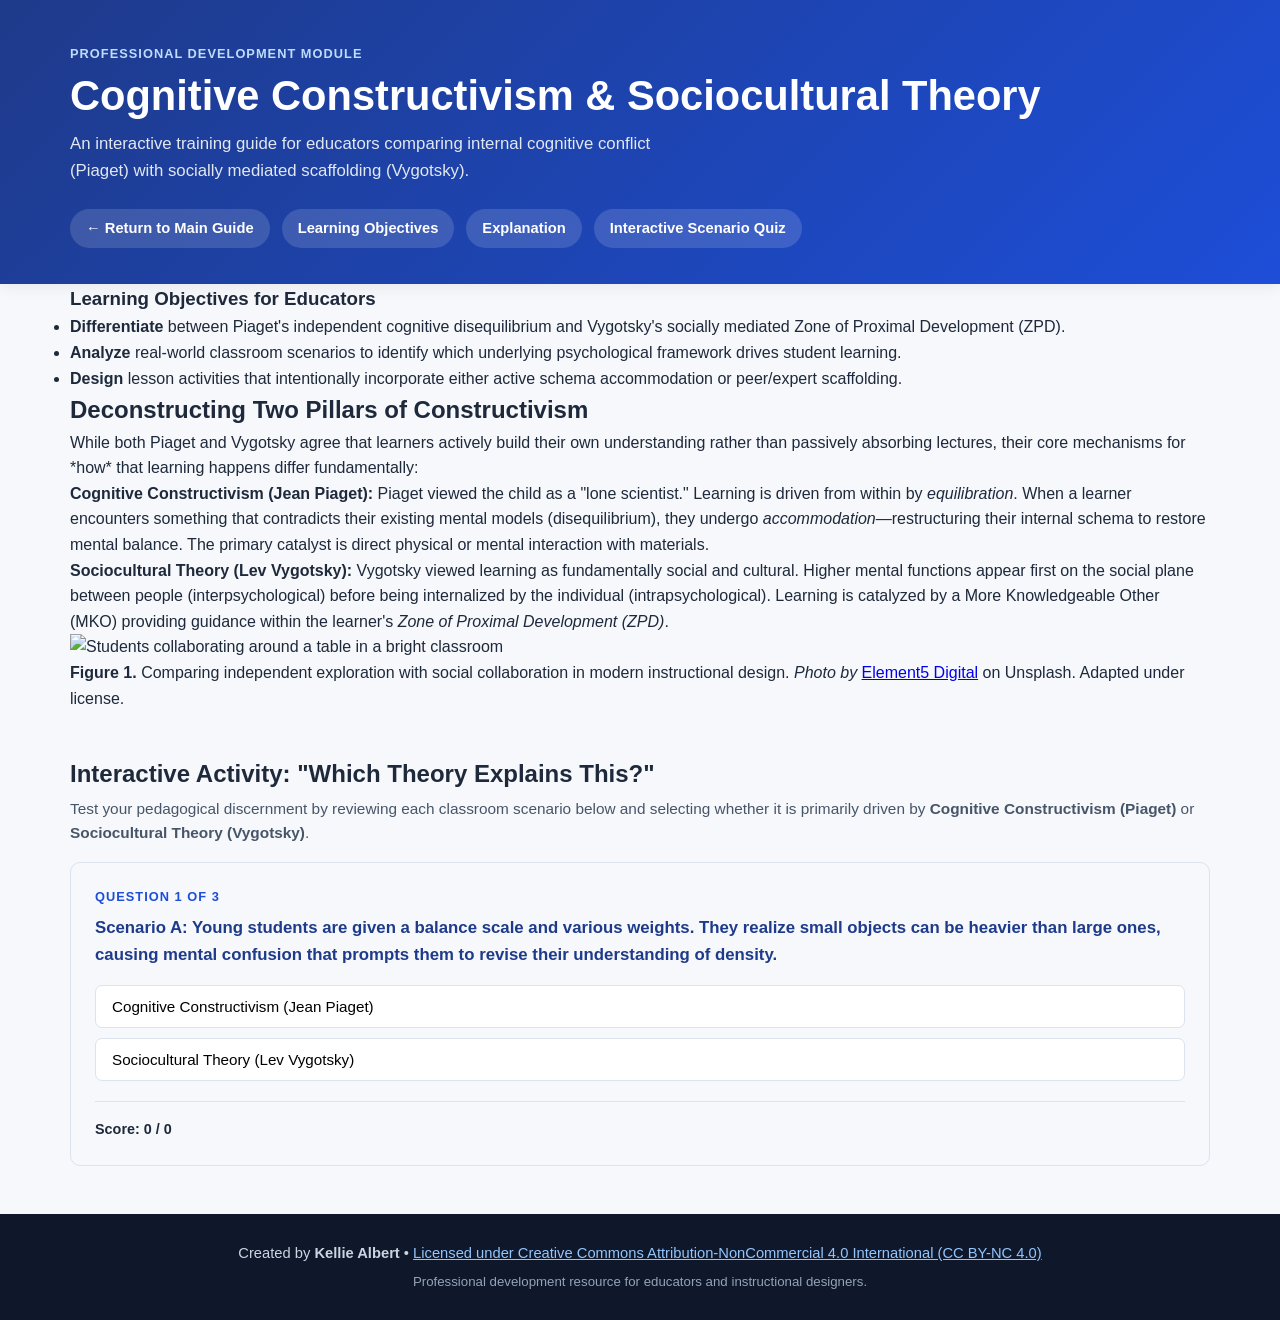
==== module.html @ d90a33f2 "Add files via upload add learning theories dashboard" ====
<!DOCTYPE html>
<html lang="en">
<head>
  <meta charset="UTF-8" />
  <meta name="viewport" content="width=device-width, initial-scale=1.0" />
  <title>Educator Training Module: Constructivism vs. Sociocultural Theory</title>
  <link rel="stylesheet" href="styles.css" />
</head>
<body>
  <header class="site-header">
    <div class="container">
      <p class="eyebrow">Professional Development Module</p>
      <h1>Cognitive Constructivism &amp; Sociocultural Theory</h1>
      <p class="subtitle">
        An interactive training guide for educators comparing internal cognitive conflict (Piaget) with socially mediated scaffolding (Vygotsky).
      </p>
      <nav class="main-nav" aria-label="Primary Navigation">
        <a href="index.html">← Return to Main Guide</a>
        <a href="#objectives">Learning Objectives</a>
        <a href="#explanation">Explanation</a>
        <a href="#activity">Interactive Scenario Quiz</a>
      </nav>
    </div>
  </header>

  <main class="container">
    <article class="module-content">
      
      <!-- Learning Objectives -->
      <section id="objectives" class="objectives-box">
        <h3>Learning Objectives for Educators</h3>
        <ul>
          <li><strong>Differentiate</strong> between Piaget's independent cognitive disequilibrium and Vygotsky's socially mediated Zone of Proximal Development (ZPD).</li>
          <li><strong>Analyze</strong> real-world classroom scenarios to identify which underlying psychological framework drives student learning.</li>
          <li><strong>Design</strong> lesson activities that intentionally incorporate either active schema accommodation or peer/expert scaffolding.</li>
        </ul>
      </section>

      <!-- Explanation -->
      <section id="explanation">
        <h2>Deconstructing Two Pillars of Constructivism</h2>
        <p>
          While both Piaget and Vygotsky agree that learners actively build their own understanding rather than passively absorbing lectures, their core mechanisms for *how* that learning happens differ fundamentally:
        </p>
        <p>
          <strong>Cognitive Constructivism (Jean Piaget):</strong> Piaget viewed the child as a "lone scientist." Learning is driven from within by <em>equilibration</em>. When a learner encounters something that contradicts their existing mental models (disequilibrium), they undergo <em>accommodation</em>—restructuring their internal schema to restore mental balance. The primary catalyst is direct physical or mental interaction with materials.
        </p>
        <p>
          <strong>Sociocultural Theory (Lev Vygotsky):</strong> Vygotsky viewed learning as fundamentally social and cultural. Higher mental functions appear first on the social plane between people (interpsychological) before being internalized by the individual (intrapsychological). Learning is catalyzed by a More Knowledgeable Other (MKO) providing guidance within the learner's <em>Zone of Proximal Development (ZPD)</em>.
        </p>

        <!-- Diagram / Visual with Attribution -->
        <figure class="media-figure">
          <img src="https://images.unsplash.com/photo-1509062522246-3755977927d7?auto=format&fit=crop&w=900&q=80" alt="Students collaborating around a table in a bright classroom" />
          <figcaption>
            <strong>Figure 1.</strong> Comparing independent exploration with social collaboration in modern instructional design. 
            <em>Photo by</em> <a href="https://unsplash.com/@element5digital" target="_blank" rel="noopener noreferrer">Element5 Digital</a> on Unsplash. Adapted under license.
          </figcaption>
        </figure>
      </section>

      <!-- Interactive Activity -->
      <section id="activity" class="section-block">
        <h2>Interactive Activity: "Which Theory Explains This?"</h2>
        <p class="section-desc">
          Test your pedagogical discernment by reviewing each classroom scenario below and selecting whether it is primarily driven by <strong>Cognitive Constructivism (Piaget)</strong> or <strong>Sociocultural Theory (Vygotsky)</strong>.
        </p>

        <div class="quiz-container" id="quiz-box">
          <div id="quiz-progress" class="eyebrow" style="margin-bottom: 0.5rem; color: var(--primary);">Question 1 of 3</div>
          <div id="quiz-question" class="quiz-question">Loading question...</div>
          <div id="quiz-options" class="quiz-options"></div>
          <div id="quiz-feedback" class="quiz-feedback hidden"></div>
          
          <div class="quiz-nav-row">
            <span id="quiz-score" style="font-weight: 600; font-size: 0.9rem;">Score: 0 / 0</span>
            <button type="button" id="next-btn" class="btn-primary hidden">Next Scenario →</button>
          </div>
        </div>
      </section>

    </article>
  </main>

  <footer class="site-footer">
    <div class="container footer-content">
      <p>
        Created by <strong>Kellie Albert</strong> &bull;
        <a
          href="https://creativecommons.org/licenses/by-nc/4.0/"
          target="_blank"
          rel="license noopener noreferrer"
        >
          Licensed under Creative Commons Attribution-NonCommercial 4.0 International (CC BY-NC 4.0)
        </a>
      </p>
      <p class="footer-note">
        Professional development resource for educators and instructional designers.
      </p>
    </div>
  </footer>

  <script>
    const quizData = [
      {
        question: "Scenario A: Young students are given a balance scale and various weights. They realize small objects can be heavier than large ones, causing mental confusion that prompts them to revise their understanding of density.",
        options: [
          { text: "Cognitive Constructivism (Jean Piaget)", correct: true, explanation: "Correct! This is a textbook example of disequilibrium and accommodation, where students independently resolve cognitive conflict through physical manipulation of objects." },
          { text: "Sociocultural Theory (Lev Vygotsky)", correct: false, explanation: "Incorrect. While hands-on, the primary catalyst here is internal cognitive conflict and schema restructuring (Piaget), rather than guided social dialogue with an MKO." }
        ]
      },
      {
        question: "Scenario B: A clay artist visits a classroom, demonstrates hand-building a vessel while answering questions, and then circulates to provide tailored verbal and hands-on guidance as students shape their own pots.",
        options: [
          { text: "Cognitive Constructivism (Jean Piaget)", correct: false, explanation: "Incorrect. This scenario relies heavily on expert modeling, dialogue, and scaffolding within the Zone of Proximal Development." },
          { text: "Sociocultural Theory (Lev Vygotsky)", correct: true, explanation: "Correct! Learning begins on the social plane between the artist and the children (interpsychological) through guided participation before internalization." }
        ]
      },
      {
        question: "Scenario C: A teacher provides bilingual students with collaborative sentence-starter frames ('Our evidence shows _____ because _____') so small groups can co-construct scientific arguments before writing solo essays.",
        options: [
          { text: "Cognitive Constructivism (Jean Piaget)", correct: false, explanation: "Incorrect. The sentence frames act as cultural and linguistic tools bridging social discourse with individual mastery." },
          { text: "Sociocultural Theory (Lev Vygotsky)", correct: true, explanation: "Correct! Providing structured language frames and peer group collaboration is a classic application of cultural tool mediation and ZPD scaffolding." }
        ]
      }
    ];

    let currentQuestion = 0;
    let score = 0;
    let answered = false;

    const questionEl = document.getElementById("quiz-question");
    const optionsEl = document.getElementById("quiz-options");
    const feedbackEl = document.getElementById("quiz-feedback");
    const nextBtn = document.getElementById("next-btn");
    const progressEl = document.getElementById("quiz-progress");
    const scoreEl = document.getElementById("quiz-score");

    function loadQuestion() {
      answered = false;
      feedbackEl.className = "quiz-feedback hidden";
      feedbackEl.textContent = "";
      nextBtn.classList.add("hidden");

      const q = quizData[currentQuestion];
      progressEl.textContent = `Question ${currentQuestion + 1} of ${quizData.length}`;
      questionEl.textContent = q.question;
      optionsEl.innerHTML = "";

      q.options.forEach((opt, idx) => {
        const btn = document.createElement("button");
        btn.type = "button";
        btn.className = "quiz-btn";
        btn.textContent = opt.text;
        btn.addEventListener("click", () => selectOption(opt, btn));
        optionsEl.appendChild(btn);
      });
    }

    function selectOption(selectedOpt, btnElement) {
      if (answered) return;
      answered = true;

      const allBtns = optionsEl.querySelectorAll(".quiz-btn");
      allBtns.forEach((b) => (b.disabled = true));

      const q = quizData[currentQuestion];

      if (selectedOpt.correct) {
        btnElement.classList.add("correct");
        feedbackEl.className = "quiz-feedback success";
        score++;
      } else {
        btnElement.classList.add("incorrect");
        feedbackEl.className = "quiz-feedback error";
        // Highlight correct one
        allBtns.forEach((b, i) => {
          if (q.options[i].correct) b.classList.add("correct");
        });
      }

      feedbackEl.textContent = selectedOpt.explanation;
      scoreEl.textContent = `Score: ${score} / ${quizData.length}`;

      if (currentQuestion < quizData.length - 1) {
        nextBtn.textContent = "Next Scenario →";
      } else {
        nextBtn.textContent = "View Final Results 🏆";
      }
      nextBtn.classList.remove("hidden");
    }

    nextBtn.addEventListener("click", () => {
      currentQuestion++;
      if (currentQuestion < quizData.length) {
        loadQuestion();
      } else {
        // Quiz completed
        progressEl.textContent = "Module Activity Completed!";
        questionEl.textContent = `Training Complete! You scored ${score} out of ${quizData.length} correct.`;
        optionsEl.innerHTML = `<p style="font-size: 1.05rem; margin: 1rem 0;">You have successfully completed this educator comparison module on Piaget and Vygotsky. Feel free to review the main guide or retake the scenarios!</p>`;
        feedbackEl.classList.add("hidden");
        nextBtn.textContent = "Retake Activity";
        nextBtn.onclick = () => {
          currentQuestion = 0;
          score = 0;
          nextBtn.onclick = null;
          loadQuestion();
        };
      }
    });

    loadQuestion();
  </script>
</body>
</html>
---- styles.css ----
:root {
  --bg: #f6f8fb;
  --surface: #ffffff;
  --surface-alt: #eef3f9;
  --text: #1e293b;
  --text-muted: #475569;
  --primary: #1d4ed8;
  --primary-dark: #1e3a8a;
  --accent: #0f766e;
  --border: #dbe3ee;
  --shadow: 0 4px 14px rgba(15, 23, 42, 0.06);
  --radius: 12px;
}

* {
  box-sizing: border-box;
  margin: 0;
  padding: 0;
}

html {
  scroll-behavior: smooth;
}

body {
  font-family: -apple-system, BlinkMacSystemFont, "Segoe UI", Roboto, Oxygen, Ubuntu, Cantarell, sans-serif;
  background-color: var(--bg);
  color: var(--text);
  line-height: 1.6;
}

.container {
  width: min(1140px, 92%);
  margin: 0 auto;
}

.visually-hidden {
  position: absolute;
  width: 1px;
  height: 1px;
  overflow: hidden;
  clip: rect(0 0 0 0);
}

.hidden {
  display: none !important;
}

/* Header */
.site-header {
  background: linear-gradient(135deg, var(--primary-dark), var(--primary));
  color: #ffffff;
  padding: 2.75rem 0 2.25rem;
  box-shadow: var(--shadow);
}

.eyebrow {
  text-transform: uppercase;
  letter-spacing: 0.08em;
  font-size: 0.8rem;
  font-weight: 700;
  color: #bfdbfe;
  margin-bottom: 0.4rem;
}

.site-header h1 {
  font-size: clamp(1.85rem, 3.5vw, 2.6rem);
  line-height: 1.2;
  margin-bottom: 0.65rem;
}

.subtitle {
  max-width: 68ch;
  color: #e2e8f0;
  font-size: 1.05rem;
  margin-bottom: 1.5rem;
}

.main-nav {
  display: flex;
  flex-wrap: wrap;
  gap: 0.75rem;
}

.main-nav a {
  text-decoration: none;
  color: #ffffff;
  background: rgba(255, 255, 255, 0.14);
  padding: 0.5rem 1rem;
  border-radius: 999px;
  font-size: 0.92rem;
  font-weight: 600;
  transition: background 0.2s ease;
}

.main-nav a:hover,
.main-nav a:focus-visible {
  background: rgba(255, 255, 255, 0.28);
}

.main-nav .nav-highlight {
  background: #0f766e;
  color: #ffffff;
}

.main-nav .nav-highlight:hover {
  background: #115e59;
}

/* Sections */
.section-block {
  margin-top: 2.75rem;
}

.section-header {
  display: flex;
  flex-wrap: wrap;
  justify-content: space-between;
  align-items: flex-end;
  gap: 1rem;
  margin-bottom: 1.5rem;
}

.section-header h2 {
  font-size: 1.6rem;
  color: var(--primary-dark);
}

.section-desc {
  color: var(--text-muted);
  font-size: 0.96rem;
  margin-top: 0.2rem;
}

.search-box input {
  width: min(320px, 100%);
  padding: 0.65rem 0.95rem;
  border: 1px solid var(--border);
  border-radius: 8px;
  font-size: 0.95rem;
  background: var(--surface);
  color: var(--text);
}

.search-box input:focus {
  outline: 2px solid var(--primary);
  border-color: transparent;
}

/* Theory Cards */
.theory-grid {
  display: grid;
  grid-template-columns: repeat(auto-fit, minmax(320px, 1fr));
  gap: 1.35rem;
}

.theory-card {
  background: var(--surface);
  border: 1px solid var(--border);
  border-radius: var(--radius);
  padding: 1.4rem;
  box-shadow: var(--shadow);
  display: flex;
  flex-direction: column;
  justify-content: space-between;
  transition: transform 0.18s ease, box-shadow 0.18s ease;
}

.theory-card:hover {
  transform: translateY(-2px);
  box-shadow: 0 8px 20px rgba(15, 23, 42, 0.09);
}

.card-badge {
  display: inline-block;
  font-size: 0.78rem;
  font-weight: 700;
  color: var(--primary);
  background: #dbeafe;
  padding: 0.2rem 0.65rem;
  border-radius: 999px;
  margin-bottom: 0.55rem;
}

.theory-card h3 {
  font-size: 1.22rem;
  color: var(--text);
  margin-bottom: 0.85rem;
}

.detail-block {
  margin-bottom: 0.85rem;
  font-size: 0.94rem;
}

.detail-block strong {
  color: var(--primary-dark);
}

.example-callout {
  background: var(--surface-alt);
  border-left: 4px solid var(--accent);
  padding: 0.85rem 0.95rem;
  border-radius: 0 8px 8px 0;
  font-size: 0.92rem;
  margin-top: 0.5rem;
}

.example-callout strong {
  color: var(--accent);
  display: block;
  margin-bottom: 0.25rem;
}

.card-actions {
  display: flex;
  gap: 0.5rem;
  margin-top: 1.1rem;
  padding-top: 0.85rem;
  border-top: 1px solid var(--border);
}

.btn-small {
  flex: 1;
  background: var(--surface);
  color: var(--primary);
  border: 1px solid var(--primary);
  border-radius: 7px;
  padding: 0.45rem 0.6rem;
  font-size: 0.83rem;
  font-weight: 600;
  cursor: pointer;
  transition: background 0.15s ease, color 0.15s ease;
}

.btn-small:hover {
  background: var(--primary);
  color: #ffffff;
}

.no-results {
  text-align: center;
  color: var(--text-muted);
  padding: 2rem;
  background: var(--surface);
  border-radius: var(--radius);
  border: 1px dashed var(--border);
}

/* Comparison Section */
.compare-section {
  background: var(--surface);
  border: 1px solid var(--border);
  border-radius: var(--radius);
  padding: 1.75rem;
  box-shadow: var(--shadow);
}

.compare-controls {
  display: grid;
  grid-template-columns: 1fr auto 1fr;
  align-items: end;
  gap: 1rem;
  margin-bottom: 1.5rem;
}

.select-group {
  display: flex;
  flex-direction: column;
  gap: 0.35rem;
}

.select-group label {
  font-size: 0.85rem;
  font-weight: 700;
  color: var(--primary-dark);
  text-transform: uppercase;
  letter-spacing: 0.04em;
}

.select-group select {
  padding: 0.65rem 0.85rem;
  border-radius: 8px;
  border: 1px solid var(--border);
  font-size: 0.98rem;
  background: var(--bg);
  color: var(--text);
  font-weight: 600;
}

.btn-secondary {
  padding: 0.65rem 1rem;
  border-radius: 8px;
  border: 1px solid var(--border);
  background: var(--surface-alt);
  color: var(--primary-dark);
  font-weight: 700;
  cursor: pointer;
  transition: background 0.15s ease;
}

.btn-secondary:hover {
  background: #dbeafe;
}

.comparison-board {
  display: grid;
  grid-template-columns: 1fr 1fr;
  gap: 1.25rem;
}

.compare-column {
  background: var(--bg);
  border: 1px solid var(--border);
  border-radius: 10px;
  padding: 1.35rem;
}

.compare-column h3 {
  color: var(--primary-dark);
  font-size: 1.25rem;
  padding-bottom: 0.65rem;
  margin-bottom: 1rem;
  border-bottom: 2px solid var(--primary);
}

.compare-row {
  margin-bottom: 1.1rem;
}

.compare-row h4 {
  font-size: 0.84rem;
  text-transform: uppercase;
  letter-spacing: 0.05em;
  color: var(--accent);
  margin-bottom: 0.3rem;
}

.compare-row p {
  font-size: 0.95rem;
}

/* Quiz Section Styles */
.quiz-main-section {
  background: var(--surface);
  border: 1px solid var(--border);
  border-radius: var(--radius);
  padding: 1.75rem;
  box-shadow: var(--shadow);
}

.quiz-container {
  background: var(--bg);
  border: 1px solid var(--border);
  border-radius: 10px;
  padding: 1.5rem;
  margin-top: 1rem;
}

.quiz-question {
  font-weight: 600;
  font-size: 1.05rem;
  margin-bottom: 1rem;
  color: var(--primary-dark);
}

.quiz-options {
  display: flex;
  flex-direction: column;
  gap: 0.6rem;
  margin-bottom: 1rem;
}

.quiz-btn {
  background: var(--surface);
  border: 1px solid var(--border);
  padding: 0.75rem 1rem;
  text-align: left;
  border-radius: 7px;
  font-size: 0.95rem;
  cursor: pointer;
  transition: all 0.15s ease;
}

.quiz-btn:hover {
  background: var(--surface-alt);
  border-color: var(--primary);
}

.quiz-btn.correct {
  background: #d1fae5;
  border-color: #059669;
  color: #065f46;
  font-weight: 600;
}

.quiz-btn.incorrect {
  background: #fee2e2;
  border-color: #dc2626;
  color: #991b1b;
}

.quiz-feedback {
  font-size: 0.92rem;
  padding: 0.75rem;
  border-radius: 6px;
  margin-top: 0.75rem;
}

.quiz-feedback.success {
  background: #d1fae5;
  color: #065f46;
  border: 1px solid #34d399;
}

.quiz-feedback.error {
  background: #fee2e2;
  color: #991b1b;
  border: 1px solid #f87171;
}

.quiz-nav-row {
  display: flex;
  justify-content: space-between;
  align-items: center;
  margin-top: 1.25rem;
  padding-top: 1rem;
  border-top: 1px solid var(--border);
}

.btn-primary {
  background: var(--primary);
  color: #ffffff;
  border: none;
  padding: 0.6rem 1.2rem;
  border-radius: 7px;
  font-weight: 600;
  cursor: pointer;
}

.btn-primary:hover {
  background: var(--primary-dark);
}

/* References */
.references-section {
  background: var(--surface);
  border: 1px solid var(--border);
  border-radius: var(--radius);
  padding: 1.75rem;
  box-shadow: var(--shadow);
}

.references-section h2 {
  font-size: 1.5rem;
  color: var(--primary-dark);
  margin-bottom: 1rem;
}

.apa-list {
  list-style: none;
}

.apa-list li {
  padding-left: 2rem;
  text-indent: -2rem;
  margin-bottom: 0.75rem;
  font-size: 0.94rem;
  color: var(--text);
}

/* Footer */
.site-footer {
  margin-top: 3rem;
  background: #0f172a;
  color: #cbd5e1;
  padding: 1.75rem 0;
  font-size: 0.92rem;
}

.footer-content {
  text-align: center;
}

.site-footer a {
  color: #93c5fd;
  text-decoration: underline;
}

.site-footer a:hover {
  color: #ffffff;
}

.footer-note {
  font-size: 0.83rem;
  color: #94a3b8;
  margin-top: 0.35rem;
}

@media (max-width: 768px) {
  .compare-controls,
  .comparison-board {
    grid-template-columns: 1fr;
  }
  .btn-secondary {
    justify-self: start;
  }
}
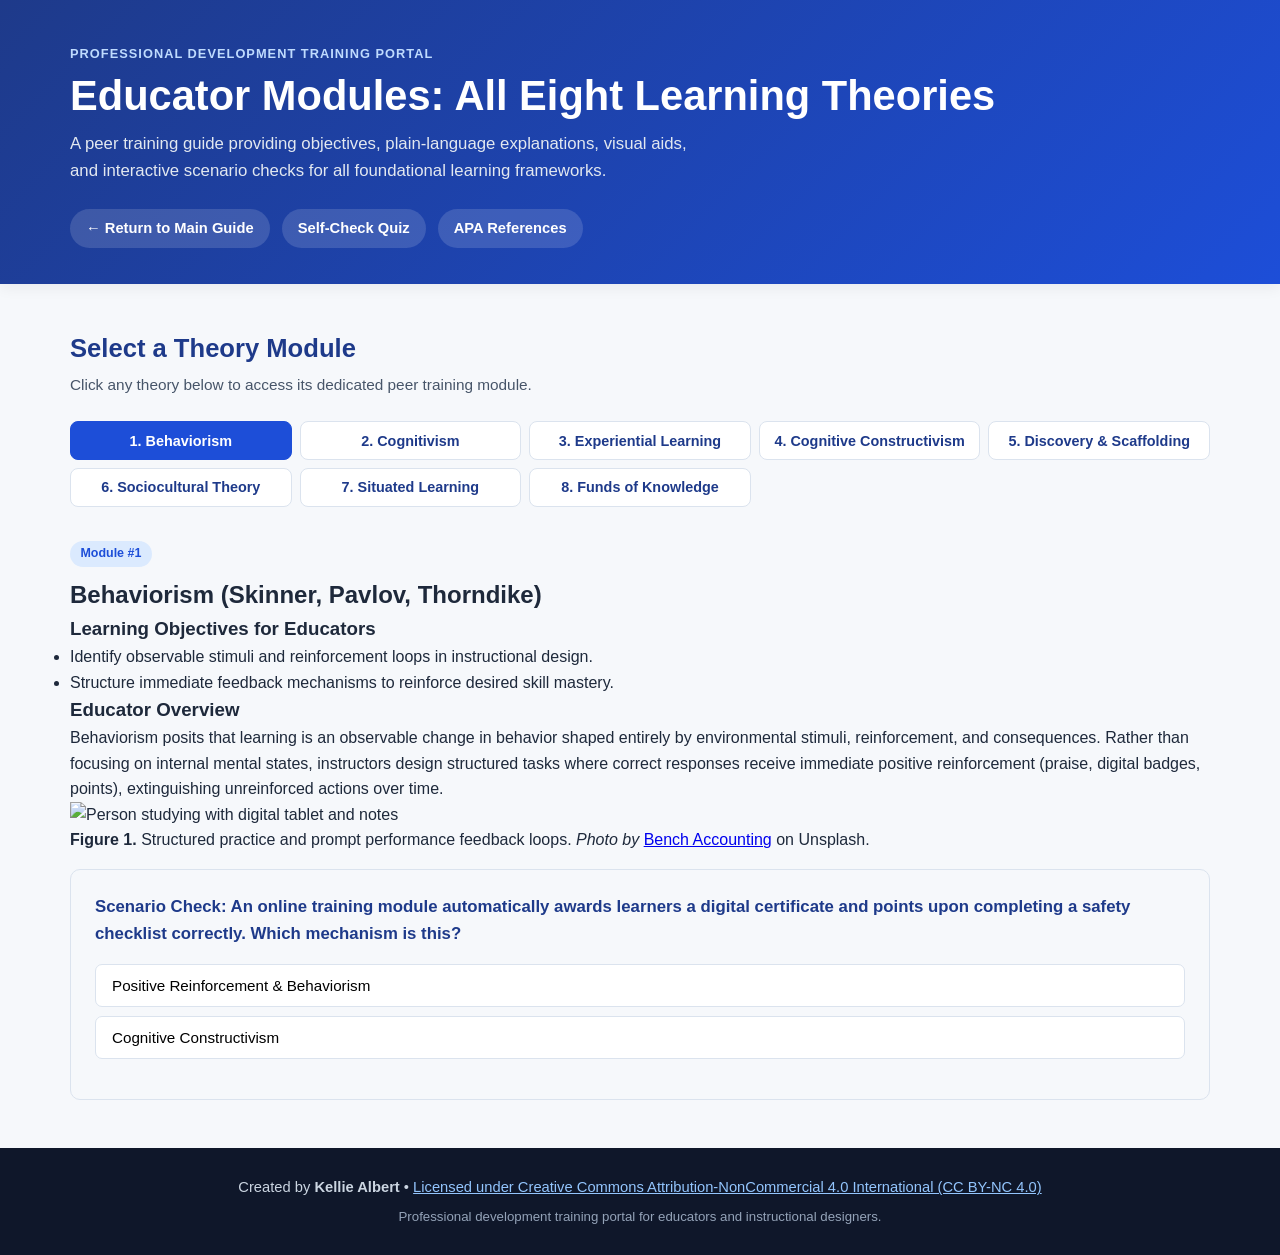
==== commit 1c33002f: "Add files via upload updated module to include all learning theories" ====
--- a/module.html
+++ b/module.html
@@ -3,83 +3,355 @@
 <head>
   <meta charset="UTF-8" />
   <meta name="viewport" content="width=device-width, initial-scale=1.0" />
-  <title>Educator Training Module: Constructivism vs. Sociocultural Theory</title>
+  <title>Educator Training Portal — All Eight Learning Theories</title>
   <link rel="stylesheet" href="styles.css" />
+  <style>
+    /* Additional styles for the multi-module portal tabs */
+    .module-nav-grid {
+      display: grid;
+      grid-template-columns: repeat(auto-fit, minmax(200px, 1fr));
+      gap: 0.5rem;
+      margin-bottom: 2rem;
+    }
+    .mod-tab-btn {
+      background: var(--surface);
+      border: 1px solid var(--border);
+      color: var(--primary-dark);
+      padding: 0.65rem 0.85rem;
+      border-radius: 8px;
+      font-weight: 600;
+      font-size: 0.9rem;
+      cursor: pointer;
+      transition: all 0.15s ease;
+      text-align: center;
+    }
+    .mod-tab-btn:hover {
+      background: var(--surface-alt);
+      border-color: var(--primary);
+    }
+    .mod-tab-btn.active {
+      background: var(--primary);
+      color: #ffffff;
+      border-color: var(--primary);
+    }
+    .theory-module-pane {
+      display: none;
+    }
+    .theory-module-pane.active {
+      display: block;
+    }
+  </style>
 </head>
 <body>
   <header class="site-header">
     <div class="container">
-      <p class="eyebrow">Professional Development Module</p>
-      <h1>Cognitive Constructivism &amp; Sociocultural Theory</h1>
+      <p class="eyebrow">Professional Development Training Portal</p>
+      <h1>Educator Modules: All Eight Learning Theories</h1>
       <p class="subtitle">
-        An interactive training guide for educators comparing internal cognitive conflict (Piaget) with socially mediated scaffolding (Vygotsky).
+        A peer training guide providing objectives, plain-language explanations, visual aids, and interactive scenario checks for all foundational learning frameworks.
       </p>
       <nav class="main-nav" aria-label="Primary Navigation">
         <a href="index.html">← Return to Main Guide</a>
-        <a href="#objectives">Learning Objectives</a>
-        <a href="#explanation">Explanation</a>
-        <a href="#activity">Interactive Scenario Quiz</a>
+        <a href="index.html#quiz-section">Self-Check Quiz</a>
+        <a href="index.html#references">APA References</a>
       </nav>
     </div>
   </header>
 
   <main class="container">
-    <article class="module-content">
-      
-      <!-- Learning Objectives -->
-      <section id="objectives" class="objectives-box">
-        <h3>Learning Objectives for Educators</h3>
-        <ul>
-          <li><strong>Differentiate</strong> between Piaget's independent cognitive disequilibrium and Vygotsky's socially mediated Zone of Proximal Development (ZPD).</li>
-          <li><strong>Analyze</strong> real-world classroom scenarios to identify which underlying psychological framework drives student learning.</li>
-          <li><strong>Design</strong> lesson activities that intentionally incorporate either active schema accommodation or peer/expert scaffolding.</li>
-        </ul>
-      </section>
-
-      <!-- Explanation -->
-      <section id="explanation">
-        <h2>Deconstructing Two Pillars of Constructivism</h2>
-        <p>
-          While both Piaget and Vygotsky agree that learners actively build their own understanding rather than passively absorbing lectures, their core mechanisms for *how* that learning happens differ fundamentally:
-        </p>
-        <p>
-          <strong>Cognitive Constructivism (Jean Piaget):</strong> Piaget viewed the child as a "lone scientist." Learning is driven from within by <em>equilibration</em>. When a learner encounters something that contradicts their existing mental models (disequilibrium), they undergo <em>accommodation</em>—restructuring their internal schema to restore mental balance. The primary catalyst is direct physical or mental interaction with materials.
-        </p>
-        <p>
-          <strong>Sociocultural Theory (Lev Vygotsky):</strong> Vygotsky viewed learning as fundamentally social and cultural. Higher mental functions appear first on the social plane between people (interpsychological) before being internalized by the individual (intrapsychological). Learning is catalyzed by a More Knowledgeable Other (MKO) providing guidance within the learner's <em>Zone of Proximal Development (ZPD)</em>.
-        </p>
-
-        <!-- Diagram / Visual with Attribution -->
-        <figure class="media-figure">
-          <img src="https://images.unsplash.com/photo-1509062522246-3755977927d7?auto=format&fit=crop&w=900&q=80" alt="Students collaborating around a table in a bright classroom" />
-          <figcaption>
-            <strong>Figure 1.</strong> Comparing independent exploration with social collaboration in modern instructional design. 
-            <em>Photo by</em> <a href="https://unsplash.com/@element5digital" target="_blank" rel="noopener noreferrer">Element5 Digital</a> on Unsplash. Adapted under license.
-          </figcaption>
-        </figure>
-      </section>
-
-      <!-- Interactive Activity -->
-      <section id="activity" class="section-block">
-        <h2>Interactive Activity: "Which Theory Explains This?"</h2>
-        <p class="section-desc">
-          Test your pedagogical discernment by reviewing each classroom scenario below and selecting whether it is primarily driven by <strong>Cognitive Constructivism (Piaget)</strong> or <strong>Sociocultural Theory (Vygotsky)</strong>.
-        </p>
-
-        <div class="quiz-container" id="quiz-box">
-          <div id="quiz-progress" class="eyebrow" style="margin-bottom: 0.5rem; color: var(--primary);">Question 1 of 3</div>
-          <div id="quiz-question" class="quiz-question">Loading question...</div>
-          <div id="quiz-options" class="quiz-options"></div>
-          <div id="quiz-feedback" class="quiz-feedback hidden"></div>
-          
-          <div class="quiz-nav-row">
-            <span id="quiz-score" style="font-weight: 600; font-size: 0.9rem;">Score: 0 / 0</span>
-            <button type="button" id="next-btn" class="btn-primary hidden">Next Scenario →</button>
-          </div>
-        </div>
-      </section>
-
-    </article>
+    <section class="section-block">
+      <div class="section-header">
+        <div>
+          <h2>Select a Theory Module</h2>
+          <p class="section-desc">Click any theory below to access its dedicated peer training module.</p>
+        </div>
+      </div>
+
+      <!-- Theory Selector Tabs -->
+      <div class="module-nav-grid" id="module-tabs">
+        <button type="button" class="mod-tab-btn active" data-target="mod-1">1. Behaviorism</button>
+        <button type="button" class="mod-tab-btn" data-target="mod-2">2. Cognitivism</button>
+        <button type="button" class="mod-tab-btn" data-target="mod-3">3. Experiential Learning</button>
+        <button type="button" class="mod-tab-btn" data-target="mod-4">4. Cognitive Constructivism</button>
+        <button type="button" class="mod-tab-btn" data-target="mod-5">5. Discovery &amp; Scaffolding</button>
+        <button type="button" class="mod-tab-btn" data-target="mod-6">6. Sociocultural Theory</button>
+        <button type="button" class="mod-tab-btn" data-target="mod-7">7. Situated Learning</button>
+        <button type="button" class="mod-tab-btn" data-target="mod-8">8. Funds of Knowledge</button>
+      </div>
+
+      <!-- MODULE 1: BEHAVIORISM -->
+      <div id="mod-1" class="theory-module-pane active module-content">
+        <span class="card-badge">Module #1</span>
+        <h2>Behaviorism (Skinner, Pavlov, Thorndike)</h2>
+        
+        <div class="objectives-box">
+          <h3>Learning Objectives for Educators</h3>
+          <ul>
+            <li>Identify observable stimuli and reinforcement loops in instructional design.</li>
+            <li>Structure immediate feedback mechanisms to reinforce desired skill mastery.</li>
+          </ul>
+        </div>
+
+        <h3>Educator Overview</h3>
+        <p>Behaviorism posits that learning is an observable change in behavior shaped entirely by environmental stimuli, reinforcement, and consequences. Rather than focusing on internal mental states, instructors design structured tasks where correct responses receive immediate positive reinforcement (praise, digital badges, points), extinguishing unreinforced actions over time.</p>
+
+        <figure class="media-figure">
+          <img src="https://images.unsplash.com/photo-1434030216411-0b793f4b4173?auto=format&fit=crop&w=900&q=80" alt="Person studying with digital tablet and notes" />
+          <figcaption>
+            <strong>Figure 1.</strong> Structured practice and prompt performance feedback loops. 
+            <em>Photo by</em> <a href="https://unsplash.com/@benchaccounting" target="_blank" rel="noopener noreferrer">Bench Accounting</a> on Unsplash.
+          </figcaption>
+        </figure>
+
+        <div class="quiz-container">
+          <div class="quiz-question">Scenario Check: An online training module automatically awards learners a digital certificate and points upon completing a safety checklist correctly. Which mechanism is this?</div>
+          <div class="quiz-options">
+            <button type="button" class="quiz-btn" onclick="checkAnswer(this, true, 'Correct! Positive reinforcement strengthens stimulus-response associations in behaviorism.')">Positive Reinforcement &amp; Behaviorism</button>
+            <button type="button" class="quiz-btn" onclick="checkAnswer(this, false, 'Incorrect. This relies on outward rewards rather than internal schema construction.')">Cognitive Constructivism</button>
+          </div>
+          <div class="quiz-feedback hidden"></div>
+        </div>
+      </div>
+
+      <!-- MODULE 2: COGNITIVISM -->
+      <div id="mod-2" class="theory-module-pane module-content">
+        <span class="card-badge">Module #2</span>
+        <h2>Cognitivism (Gagné, Neisser, Anderson)</h2>
+        
+        <div class="objectives-box">
+          <h3>Learning Objectives for Educators</h3>
+          <ul>
+            <li>Design instructional hooks that activate prior knowledge and existing schemas.</li>
+            <li>Organize complex content into manageable chunks to optimize working memory retrieval.</li>
+          </ul>
+        </div>
+
+        <h3>Educator Overview</h3>
+        <p>Cognitivism treats the human mind like a high-powered computer. Learning is an internal mental process where incoming information is encoded, categorized, organized into existing mental schemata, and stored in long-term memory. Instructors bridge unfamiliar concepts by explicitly linking them to students' prior knowledge.</p>
+
+        <figure class="media-figure">
+          <img src="https://images.unsplash.com/photo-1516321318423-f06f85e504b3?auto=format&fit=crop&w=900&q=80" alt="Laptop showing data charts and digital organization" />
+          <figcaption>
+            <strong>Figure 2.</strong> Organizing information structures to aid memory encoding. 
+            <em>Photo by</em> <a href="https://unsplash.com/@christinhumephoto" target="_blank" rel="noopener noreferrer">Christin Hume</a> on Unsplash.
+          </figcaption>
+        </figure>
+
+        <div class="quiz-container">
+          <div class="quiz-question">Scenario Check: Before introducing how gills extract oxygen from water, a science teacher reviews how human lungs exchange oxygen from air. What is this instructional strategy?</div>
+          <div class="quiz-options">
+            <button type="button" class="quiz-btn" onclick="checkAnswer(this, false, 'Incorrect.')">Behaviorist Conditioning</button>
+            <button type="button" class="quiz-btn" onclick="checkAnswer(this, true, 'Correct! Linking prior knowledge to anchor new information is a core pillar of cognitivism.')">Activating Prior Knowledge (Cognitivism)</button>
+          </div>
+          <div class="quiz-feedback hidden"></div>
+        </div>
+      </div>
+
+      <!-- MODULE 3: EXPERIENTIAL LEARNING -->
+      <div id="mod-3" class="theory-module-pane module-content">
+        <span class="card-badge">Module #3</span>
+        <h2>Experiential Learning (John Dewey)</h2>
+        
+        <div class="objectives-box">
+          <h3>Learning Objectives for Educators</h3>
+          <ul>
+            <li>Create hands-on problem-solving tasks coupled with guided reflection.</li>
+            <li>Connect abstract textbook principles directly to tangible real-world experiments.</li>
+          </ul>
+        </div>
+
+        <h3>Educator Overview</h3>
+        <p>John Dewey's progressive education emphasizes that genuine learning requires active, purposeful experience combined with critical reflection. Through the principles of *continuity* (how experiences shape future learning) and *interaction*, students encounter authentic problems, form hypotheses, test solutions, and reflect on outcomes.</p>
+
+        <figure class="media-figure">
+          <img src="https://images.unsplash.com/photo-1532094349884-543bc11b234d?auto=format&fit=crop&w=900&q=80" alt="Science experiment with beakers and liquids" />
+          <figcaption>
+            <strong>Figure 3.</strong> Hands-on experimentation bridging theory and practice. 
+            <em>Photo by</em> <a href="https://unsplash.com/@osman_rana" target="_blank" rel="noopener noreferrer">Osman Rana</a> on Unsplash.
+          </figcaption>
+        </figure>
+
+        <div class="quiz-container">
+          <div class="quiz-question">Scenario Check: After reading about acids and bases, students mix baking soda and vinegar to observe the fizzing reaction firsthand and reflect on results. Whose framework is this?</div>
+          <div class="quiz-options">
+            <button type="button" class="quiz-btn" onclick="checkAnswer(this, true, 'Correct! Dewey emphasized active hands-on experience coupled with reflection.')">John Dewey (Experiential Learning)</button>
+            <button type="button" class="quiz-btn" onclick="checkAnswer(this, false, 'Incorrect.')">B.F. Skinner (Behaviorism)</button>
+          </div>
+          <div class="quiz-feedback hidden"></div>
+        </div>
+      </div>
+
+      <!-- MODULE 4: COGNITIVE CONSTRUCTIVISM -->
+      <div id="mod-4" class="theory-module-pane module-content">
+        <span class="card-badge">Module #4</span>
+        <h2>Cognitive Constructivism (Piaget &amp; Inhelder)</h2>
+        
+        <div class="objectives-box">
+          <h3>Learning Objectives for Educators</h3>
+          <ul>
+            <li>Elicit student misconceptions to foster productive cognitive conflict (disequilibrium).</li>
+            <li>Design exploratory tasks that require schema assimilation and accommodation.</li>
+          </ul>
+        </div>
+
+        <h3>Educator Overview</h3>
+        <p>Jean Piaget viewed learners as active builders of their own knowledge. When new evidence contradicts existing mental models (*disequilibrium*), students experience cognitive conflict and must either *assimilate* the data or *accommodate* by restructuring their mental schema to restore equilibrium.</p>
+
+        <figure class="media-figure">
+          <img src="https://images.unsplash.com/photo-1581092160607-ee22621dd758?auto=format&fit=crop&w=900&q=80" alt="Student engaging in hands-on building and measuring" />
+          <figcaption>
+            <strong>Figure 4.</strong> Encountering physical disequilibrium through measurement and testing. 
+            <em>Photo by</em> <a href="https://unsplash.com/@thisisengineering" target="_blank" rel="noopener noreferrer">ThisIsEngineering</a> on Unsplash.
+          </figcaption>
+        </figure>
+
+        <div class="quiz-container">
+          <div class="quiz-question">Scenario Check: Students weigh various objects and realize small objects can be heavier than large ones, creating confusion that forces them to revise their understanding of density. What is this?</div>
+          <div class="quiz-options">
+            <button type="button" class="quiz-btn" onclick="checkAnswer(this, false, 'Incorrect.')">Operant Conditioning</button>
+            <button type="button" class="quiz-btn" onclick="checkAnswer(this, true, 'Correct! This is cognitive conflict leading to schema accommodation (Piaget).')">Disequilibrium &amp; Accommodation (Piaget)</button>
+          </div>
+          <div class="quiz-feedback hidden"></div>
+        </div>
+      </div>
+
+      <!-- MODULE 5: DISCOVERY LEARNING & SCAFFOLDING -->
+      <div id="mod-5" class="theory-module-pane module-content">
+        <span class="card-badge">Module #5</span>
+        <h2>Discovery Learning &amp; Scaffolding (Jerome Bruner)</h2>
+        
+        <div class="objectives-box">
+          <h3>Learning Objectives for Educators</h3>
+          <ul>
+            <li>Guide learners to go "beyond the information given" to discover underlying principles.</li>
+            <li>Structure spiral curricula that revisit core concepts across enactive, iconic, and symbolic modes.</li>
+          </ul>
+        </div>
+
+        <h3>Educator Overview</h3>
+        <p>Jerome Bruner argued that instruction should encourage learners to discover principles on their own. By translating ideas across physical actions (*enactive*), visual diagrams (*iconic*), and language/symbols (*symbolic*), teachers provide structured intuition and spiral back to core concepts with increasing depth.</p>
+
+        <figure class="media-figure">
+          <img src="https://images.unsplash.com/photo-1427504494785-3a9ca7044f45?auto=format&fit=crop&w=900&q=80" alt="Teacher guiding young students with art and paint supplies" />
+          <figcaption>
+            <strong>Figure 5.</strong> Guided discovery through hands-on creative exploration. 
+            <em>Photo by</em> <a href="https://unsplash.com/@element5digital" target="_blank" rel="noopener noreferrer">Element5 Digital</a> on Unsplash.
+          </figcaption>
+        </figure>
+
+        <div class="quiz-container">
+          <div class="quiz-question">Scenario Check: A teacher tells students that mixing primary colors produces new colors, then gives them paint to mix and discover secondary colors independently. Whose model is this?</div>
+          <div class="quiz-options">
+            <button type="button" class="quiz-btn" onclick="checkAnswer(this, true, 'Correct! Bruner emphasized active discovery learning and going beyond given information.')">Jerome Bruner (Discovery Learning)</button>
+            <button type="button" class="quiz-btn" onclick="checkAnswer(this, false, 'Incorrect.')">Jean Piaget</button>
+          </div>
+          <div class="quiz-feedback hidden"></div>
+        </div>
+      </div>
+
+      <!-- MODULE 6: SOCIOCULTURAL THEORY -->
+      <div id="mod-6" class="theory-module-pane module-content">
+        <span class="card-badge">Module #6</span>
+        <h2>Sociocultural Theory (Lev Vygotsky)</h2>
+        
+        <div class="objectives-box">
+          <h3>Learning Objectives for Educators</h3>
+          <ul>
+            <li>Incorporate social dialogue and More Knowledgeable Others (MKOs) into lessons.</li>
+            <li>Provide targeted scaffolding within each student's Zone of Proximal Development (ZPD).</li>
+          </ul>
+        </div>
+
+        <h3>Educator Overview</h3>
+        <p>Vygotsky demonstrated that cognitive development begins socially (*interpsychological*) before being internalized (*intrapsychological*), mediated by language and cultural tools. Effective instruction happens within the *Zone of Proximal Development (ZPD)* with expert scaffolding.</p>
+
+        <figure class="media-figure">
+          <img src="https://images.unsplash.com/photo-1522202176988-66273c2fd55f?auto=format&fit=crop&w=900&q=80" alt="Collaborative group working together around a laptop" />
+          <figcaption>
+            <strong>Figure 6.</strong> Social collaboration and expert scaffolding in the ZPD. 
+            <em>Photo by</em> <a href="https://unsplash.com/@scottgraham" target="_blank" rel="noopener noreferrer">Scott Graham</a> on Unsplash.
+          </figcaption>
+        </figure>
+
+        <div class="quiz-container">
+          <div class="quiz-question">Scenario Check: A clay artist demonstrates hand-building, answers questions, and guides students as they shape vessels within their ZPD. Which theory is this?</div>
+          <div class="quiz-options">
+            <button type="button" class="quiz-btn" onclick="checkAnswer(this, false, 'Incorrect.')">Behaviorism</button>
+            <button type="button" class="quiz-btn" onclick="checkAnswer(this, true, 'Correct! Social modeling and ZPD guidance are hallmarks of Vygotsky’s Sociocultural Theory.')">Sociocultural Theory (Vygotsky)</button>
+          </div>
+          <div class="quiz-feedback hidden"></div>
+        </div>
+      </div>
+
+      <!-- MODULE 7: SITUATED LEARNING -->
+      <div id="mod-7" class="theory-module-pane module-content">
+        <span class="card-badge">Module #7</span>
+        <h2>Situated Learning &amp; Communities of Practice (Lave &amp; Wenger)</h2>
+        
+        <div class="objectives-box">
+          <h3>Learning Objectives for Educators</h3>
+          <ul>
+            <li>Design authentic, real-world community tasks rather than isolated textbook problems.</li>
+            <li>Support Legitimate Peripheral Participation (LPP) where newcomers transition to full members.</li>
+          </ul>
+        </div>
+
+        <h3>Educator Overview</h3>
+        <p>Situated learning views knowledge as inseparable from social practice and culture. Newcomers enter a *Community of Practice* through *Legitimate Peripheral Participation (LPP)*—performing low-risk, authentic tasks alongside experienced practitioners before graduating to full participation.</p>
+
+        <figure class="media-figure">
+          <img src="https://images.unsplash.com/photo-1531482615713-2afd69097998?auto=format&fit=crop&w=900&q=80" alt="Professionals collaborating in a modern workspace" />
+          <figcaption>
+            <strong>Figure 7.</strong> Legitimate Peripheral Participation in an active community of practice. 
+            <em>Photo by</em> <a href="https://unsplash.com/@fauxels" target="_blank" rel="noopener noreferrer">Fauxels</a> on Unsplash.
+          </figcaption>
+        </figure>
+
+        <div class="quiz-container">
+          <div class="quiz-question">Scenario Check: Students explore the Scratch community, inspect code written by experienced creators, and perform a low-risk remix. Which framework describes this?</div>
+          <div class="quiz-options">
+            <button type="button" class="quiz-btn" onclick="checkAnswer(this, true, 'Correct! Remixing community artifacts is a classic application of LPP in a community of practice.')">Situated Learning &amp; Communities of Practice (Lave &amp; Wenger)</button>
+            <button type="button" class="quiz-btn" onclick="checkAnswer(this, false, 'Incorrect.')">Discovery Learning</button>
+          </div>
+          <div class="quiz-feedback hidden"></div>
+        </div>
+      </div>
+
+      <!-- MODULE 8: FUNDS OF KNOWLEDGE -->
+      <div id="mod-8" class="theory-module-pane module-content">
+        <span class="card-badge">Module #8</span>
+        <h2>Funds of Knowledge (González, Moll, &amp; Amanti)</h2>
+        
+        <div class="objectives-box">
+          <h3>Learning Objectives for Educators</h3>
+          <ul>
+            <li>Conduct ethnographic inquiries (visitas) to uncover household and cultural labor practices.</li>
+            <li>Design curriculum that bridges students' lived household expertise with academic standards.</li>
+          </ul>
+        </div>
+
+        <h3>Educator Overview</h3>
+        <p>Funds of knowledge recognizes that historically marginalized households possess rich, accumulated practical and cultural assets. When teachers act as ethnographic researchers, they bridge students' household strengths directly into rigorous academic instruction, countering deficit perspectives.</p>
+
+        <figure class="media-figure">
+          <img src="https://images.unsplash.com/photo-1577896851231-70ef18881754?auto=format&fit=crop&w=900&q=80" alt="Diverse community members sharing stories and culture" />
+          <figcaption>
+            <strong>Figure 8.</strong> Valuing household and community cultural assets in education. 
+            <em>Photo by</em> <a href="https://unsplash.com/@mentatdgt" target="_blank" rel="noopener noreferrer">Mentatdgt</a> on Unsplash.
+          </figcaption>
+        </figure>
+
+        <div class="quiz-container">
+          <div class="quiz-question">Scenario Check: A teacher assigns a project where students list household members, roles, and chores, using that information to connect home skills to curriculum. What is this?</div>
+          <div class="quiz-options">
+            <button type="button" class="quiz-btn" onclick="checkAnswer(this, false, 'Incorrect.')">Sociocultural Theory</button>
+            <button type="button" class="quiz-btn" onclick="checkAnswer(this, true, 'Correct! Utilizing household and cultural practices as academic assets is Funds of Knowledge.')">Funds of Knowledge (González et al.)</button>
+          </div>
+          <div class="quiz-feedback hidden"></div>
+        </div>
+      </div>
+
+    </section>
   </main>
 
   <footer class="site-footer">
@@ -95,122 +367,47 @@
         </a>
       </p>
       <p class="footer-note">
-        Professional development resource for educators and instructional designers.
+        Professional development training portal for educators and instructional designers.
       </p>
     </div>
   </footer>
 
   <script>
-    const quizData = [
-      {
-        question: "Scenario A: Young students are given a balance scale and various weights. They realize small objects can be heavier than large ones, causing mental confusion that prompts them to revise their understanding of density.",
-        options: [
-          { text: "Cognitive Constructivism (Jean Piaget)", correct: true, explanation: "Correct! This is a textbook example of disequilibrium and accommodation, where students independently resolve cognitive conflict through physical manipulation of objects." },
-          { text: "Sociocultural Theory (Lev Vygotsky)", correct: false, explanation: "Incorrect. While hands-on, the primary catalyst here is internal cognitive conflict and schema restructuring (Piaget), rather than guided social dialogue with an MKO." }
-        ]
-      },
-      {
-        question: "Scenario B: A clay artist visits a classroom, demonstrates hand-building a vessel while answering questions, and then circulates to provide tailored verbal and hands-on guidance as students shape their own pots.",
-        options: [
-          { text: "Cognitive Constructivism (Jean Piaget)", correct: false, explanation: "Incorrect. This scenario relies heavily on expert modeling, dialogue, and scaffolding within the Zone of Proximal Development." },
-          { text: "Sociocultural Theory (Lev Vygotsky)", correct: true, explanation: "Correct! Learning begins on the social plane between the artist and the children (interpsychological) through guided participation before internalization." }
-        ]
-      },
-      {
-        question: "Scenario C: A teacher provides bilingual students with collaborative sentence-starter frames ('Our evidence shows _____ because _____') so small groups can co-construct scientific arguments before writing solo essays.",
-        options: [
-          { text: "Cognitive Constructivism (Jean Piaget)", correct: false, explanation: "Incorrect. The sentence frames act as cultural and linguistic tools bridging social discourse with individual mastery." },
-          { text: "Sociocultural Theory (Lev Vygotsky)", correct: true, explanation: "Correct! Providing structured language frames and peer group collaboration is a classic application of cultural tool mediation and ZPD scaffolding." }
-        ]
+    // Tab switching logic for module.html
+    const tabButtons = document.querySelectorAll(".mod-tab-btn");
+    const panes = document.querySelectorAll(".theory-module-pane");
+
+    tabButtons.forEach(btn => {
+      btn.addEventListener("click", () => {
+        tabButtons.forEach(b => b.classList.remove("active"));
+        panes.forEach(p => p.classList.remove("active"));
+
+        btn.classList.add("active");
+        const targetId = btn.getAttribute("data-target");
+        document.getElementById(targetId).classList.add("active");
+        window.scrollTo({ top: 300, behavior: "smooth" });
+      });
+    });
+
+    // Simple interactive answer checker for module scenario checks
+    function checkAnswer(buttonEl, isCorrect, explanationText) {
+      const container = buttonEl.closest(".quiz-container");
+      const allBtns = container.querySelectorAll(".quiz-btn");
+      const feedbackEl = container.querySelector(".quiz-feedback");
+
+      allBtns.forEach(b => b.disabled = true);
+
+      if (isCorrect) {
+        buttonEl.classList.add("correct");
+        feedbackEl.className = "quiz-feedback success";
+      } else {
+        buttonEl.classList.add("incorrect");
+        feedbackEl.className = "quiz-feedback error";
       }
-    ];
-
-    let currentQuestion = 0;
-    let score = 0;
-    let answered = false;
-
-    const questionEl = document.getElementById("quiz-question");
-    const optionsEl = document.getElementById("quiz-options");
-    const feedbackEl = document.getElementById("quiz-feedback");
-    const nextBtn = document.getElementById("next-btn");
-    const progressEl = document.getElementById("quiz-progress");
-    const scoreEl = document.getElementById("quiz-score");
-
-    function loadQuestion() {
-      answered = false;
-      feedbackEl.className = "quiz-feedback hidden";
-      feedbackEl.textContent = "";
-      nextBtn.classList.add("hidden");
-
-      const q = quizData[currentQuestion];
-      progressEl.textContent = `Question ${currentQuestion + 1} of ${quizData.length}`;
-      questionEl.textContent = q.question;
-      optionsEl.innerHTML = "";
-
-      q.options.forEach((opt, idx) => {
-        const btn = document.createElement("button");
-        btn.type = "button";
-        btn.className = "quiz-btn";
-        btn.textContent = opt.text;
-        btn.addEventListener("click", () => selectOption(opt, btn));
-        optionsEl.appendChild(btn);
-      });
-    }
-
-    function selectOption(selectedOpt, btnElement) {
-      if (answered) return;
-      answered = true;
-
-      const allBtns = optionsEl.querySelectorAll(".quiz-btn");
-      allBtns.forEach((b) => (b.disabled = true));
-
-      const q = quizData[currentQuestion];
-
-      if (selectedOpt.correct) {
-        btnElement.classList.add("correct");
-        feedbackEl.className = "quiz-feedback success";
-        score++;
-      } else {
-        btnElement.classList.add("incorrect");
-        feedbackEl.className = "quiz-feedback error";
-        // Highlight correct one
-        allBtns.forEach((b, i) => {
-          if (q.options[i].correct) b.classList.add("correct");
-        });
-      }
-
-      feedbackEl.textContent = selectedOpt.explanation;
-      scoreEl.textContent = `Score: ${score} / ${quizData.length}`;
-
-      if (currentQuestion < quizData.length - 1) {
-        nextBtn.textContent = "Next Scenario →";
-      } else {
-        nextBtn.textContent = "View Final Results 🏆";
-      }
-      nextBtn.classList.remove("hidden");
-    }
-
-    nextBtn.addEventListener("click", () => {
-      currentQuestion++;
-      if (currentQuestion < quizData.length) {
-        loadQuestion();
-      } else {
-        // Quiz completed
-        progressEl.textContent = "Module Activity Completed!";
-        questionEl.textContent = `Training Complete! You scored ${score} out of ${quizData.length} correct.`;
-        optionsEl.innerHTML = `<p style="font-size: 1.05rem; margin: 1rem 0;">You have successfully completed this educator comparison module on Piaget and Vygotsky. Feel free to review the main guide or retake the scenarios!</p>`;
-        feedbackEl.classList.add("hidden");
-        nextBtn.textContent = "Retake Activity";
-        nextBtn.onclick = () => {
-          currentQuestion = 0;
-          score = 0;
-          nextBtn.onclick = null;
-          loadQuestion();
-        };
-      }
-    });
-
-    loadQuestion();
+
+      feedbackEl.textContent = explanationText;
+      feedbackEl.classList.remove("hidden");
+    }
   </script>
 </body>
 </html>
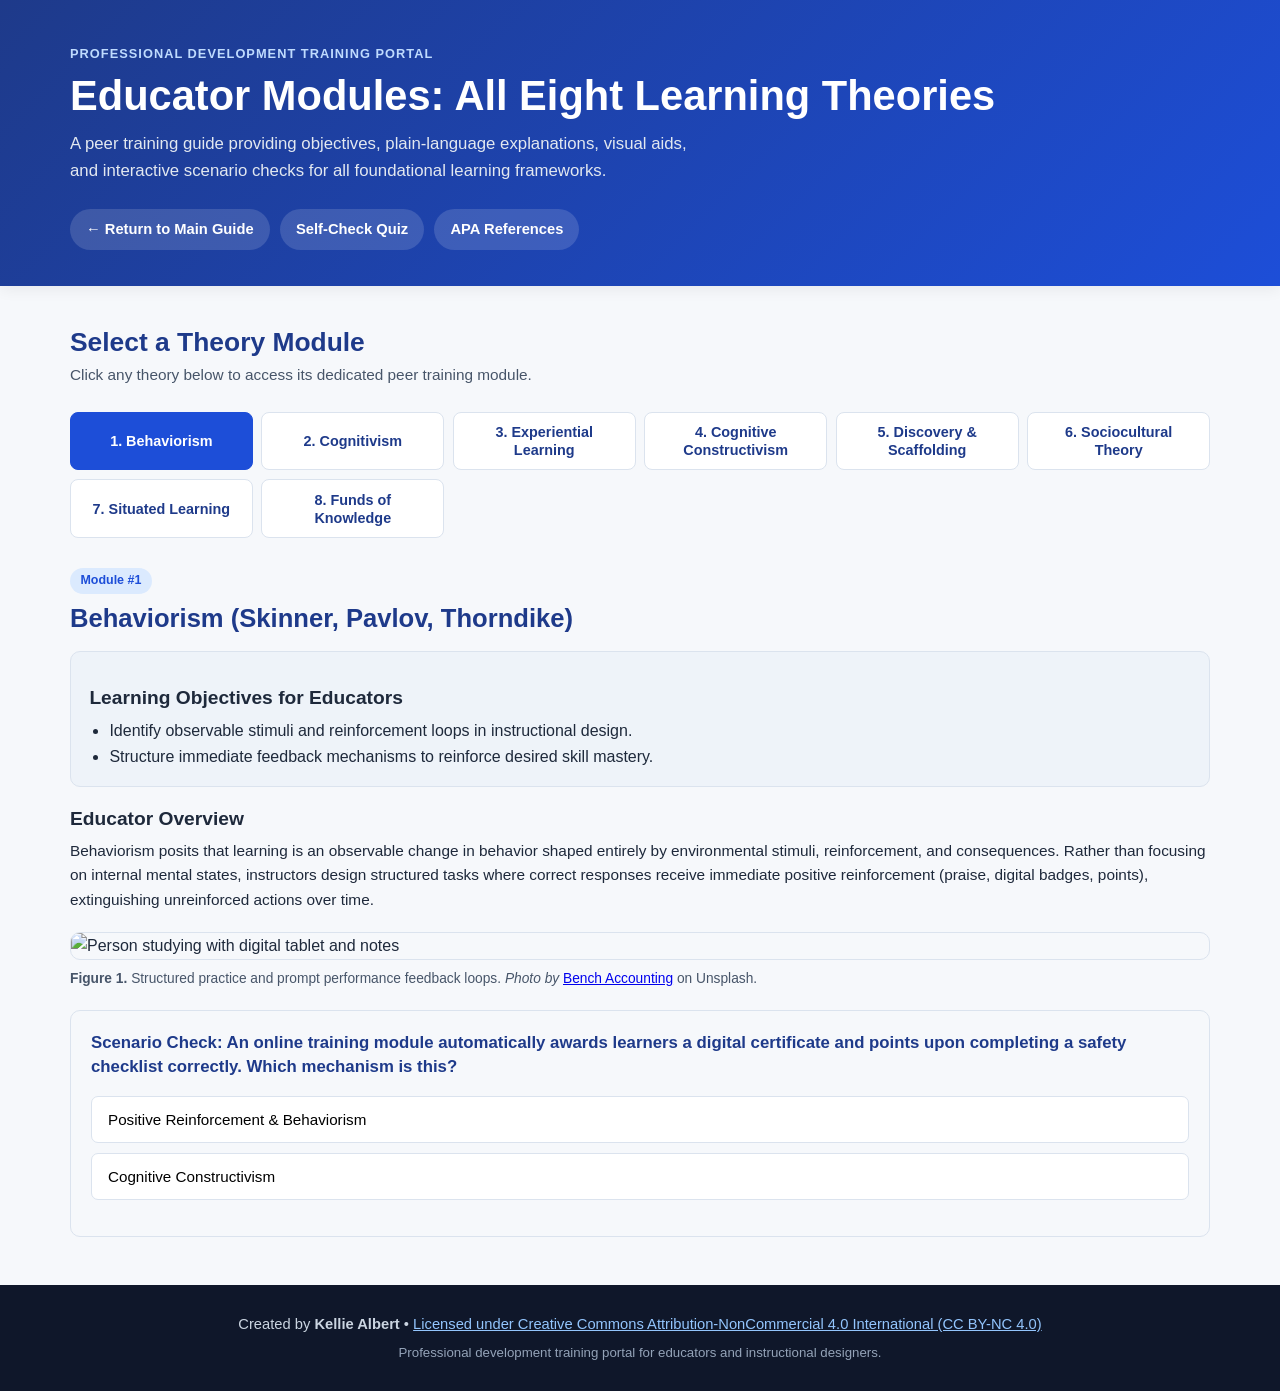
==== commit 7ce0a370: "Add files via upload updated to be responsive" ====
--- a/module.html
+++ b/module.html
@@ -6,39 +6,86 @@
   <title>Educator Training Portal — All Eight Learning Theories</title>
   <link rel="stylesheet" href="styles.css" />
   <style>
-    /* Additional styles for the multi-module portal tabs */
+    /* Responsive styles for the multi-module portal tabs */
+    .module-scroll-anchor {
+      scroll-margin-top: 1rem;
+    }
+
     .module-nav-grid {
       display: grid;
-      grid-template-columns: repeat(auto-fit, minmax(200px, 1fr));
-      gap: 0.5rem;
-      margin-bottom: 2rem;
-    }
+      grid-template-columns: repeat(auto-fit, minmax(min(100%, 170px), 1fr));
+      gap: 0.55rem;
+      margin-bottom: 1.75rem;
+    }
+
     .mod-tab-btn {
       background: var(--surface);
       border: 1px solid var(--border);
       color: var(--primary-dark);
       padding: 0.65rem 0.85rem;
+      min-height: 44px;
       border-radius: 8px;
       font-weight: 600;
       font-size: 0.9rem;
+      line-height: 1.25;
       cursor: pointer;
-      transition: all 0.15s ease;
+      transition: background 0.15s ease, border-color 0.15s ease, color 0.15s ease;
       text-align: center;
-    }
-    .mod-tab-btn:hover {
+      display: inline-flex;
+      align-items: center;
+      justify-content: center;
+      width: 100%;
+    }
+
+    .mod-tab-btn:hover,
+    .mod-tab-btn:focus-visible {
       background: var(--surface-alt);
       border-color: var(--primary);
     }
+
     .mod-tab-btn.active {
       background: var(--primary);
       color: #ffffff;
       border-color: var(--primary);
     }
+
     .theory-module-pane {
       display: none;
     }
+
     .theory-module-pane.active {
       display: block;
+    }
+
+    .module-content h2 {
+      font-size: clamp(1.3rem, 2.4vw, 1.6rem);
+      line-height: 1.25;
+      color: var(--primary-dark);
+      margin-bottom: 0.5rem;
+    }
+
+    .module-content h3 {
+      font-size: clamp(1.05rem, 1.8vw, 1.2rem);
+      line-height: 1.3;
+      color: var(--text);
+      margin-top: 1.15rem;
+      margin-bottom: 0.45rem;
+    }
+
+    .module-content p {
+      font-size: 0.96rem;
+    }
+
+    @media (max-width: 480px) {
+      .module-nav-grid {
+        grid-template-columns: repeat(2, minmax(0, 1fr));
+        gap: 0.45rem;
+      }
+
+      .mod-tab-btn {
+        font-size: 0.84rem;
+        padding: 0.55rem 0.6rem;
+      }
     }
   </style>
 </head>
@@ -51,7 +98,7 @@
         A peer training guide providing objectives, plain-language explanations, visual aids, and interactive scenario checks for all foundational learning frameworks.
       </p>
       <nav class="main-nav" aria-label="Primary Navigation">
-        <a href="index.html">← Return to Main Guide</a>
+        <a href="index.html">&larr; Return to Main Guide</a>
         <a href="index.html#quiz-section">Self-Check Quiz</a>
         <a href="index.html#references">APA References</a>
       </nav>
@@ -59,7 +106,7 @@
   </header>
 
   <main class="container">
-    <section class="section-block">
+    <section class="section-block module-scroll-anchor" id="module-portal">
       <div class="section-header">
         <div>
           <h2>Select a Theory Module</h2>
@@ -68,22 +115,22 @@
       </div>
 
       <!-- Theory Selector Tabs -->
-      <div class="module-nav-grid" id="module-tabs">
-        <button type="button" class="mod-tab-btn active" data-target="mod-1">1. Behaviorism</button>
-        <button type="button" class="mod-tab-btn" data-target="mod-2">2. Cognitivism</button>
-        <button type="button" class="mod-tab-btn" data-target="mod-3">3. Experiential Learning</button>
-        <button type="button" class="mod-tab-btn" data-target="mod-4">4. Cognitive Constructivism</button>
-        <button type="button" class="mod-tab-btn" data-target="mod-5">5. Discovery &amp; Scaffolding</button>
-        <button type="button" class="mod-tab-btn" data-target="mod-6">6. Sociocultural Theory</button>
-        <button type="button" class="mod-tab-btn" data-target="mod-7">7. Situated Learning</button>
-        <button type="button" class="mod-tab-btn" data-target="mod-8">8. Funds of Knowledge</button>
+      <div class="module-nav-grid" id="module-tabs" role="tablist" aria-label="Learning Theory Modules">
+        <button type="button" role="tab" aria-selected="true" class="mod-tab-btn active" data-target="mod-1">1. Behaviorism</button>
+        <button type="button" role="tab" aria-selected="false" class="mod-tab-btn" data-target="mod-2">2. Cognitivism</button>
+        <button type="button" role="tab" aria-selected="false" class="mod-tab-btn" data-target="mod-3">3. Experiential Learning</button>
+        <button type="button" role="tab" aria-selected="false" class="mod-tab-btn" data-target="mod-4">4. Cognitive Constructivism</button>
+        <button type="button" role="tab" aria-selected="false" class="mod-tab-btn" data-target="mod-5">5. Discovery &amp; Scaffolding</button>
+        <button type="button" role="tab" aria-selected="false" class="mod-tab-btn" data-target="mod-6">6. Sociocultural Theory</button>
+        <button type="button" role="tab" aria-selected="false" class="mod-tab-btn" data-target="mod-7">7. Situated Learning</button>
+        <button type="button" role="tab" aria-selected="false" class="mod-tab-btn" data-target="mod-8">8. Funds of Knowledge</button>
       </div>
 
       <!-- MODULE 1: BEHAVIORISM -->
-      <div id="mod-1" class="theory-module-pane active module-content">
+      <div id="mod-1" role="tabpanel" class="theory-module-pane active module-content">
         <span class="card-badge">Module #1</span>
         <h2>Behaviorism (Skinner, Pavlov, Thorndike)</h2>
-        
+
         <div class="objectives-box">
           <h3>Learning Objectives for Educators</h3>
           <ul>
@@ -96,9 +143,9 @@
         <p>Behaviorism posits that learning is an observable change in behavior shaped entirely by environmental stimuli, reinforcement, and consequences. Rather than focusing on internal mental states, instructors design structured tasks where correct responses receive immediate positive reinforcement (praise, digital badges, points), extinguishing unreinforced actions over time.</p>
 
         <figure class="media-figure">
-          <img src="https://images.unsplash.com/photo-1434030216411-0b793f4b4173?auto=format&fit=crop&w=900&q=80" alt="Person studying with digital tablet and notes" />
-          <figcaption>
-            <strong>Figure 1.</strong> Structured practice and prompt performance feedback loops. 
+          <img src="https://images.unsplash.com/photo-1434030216411-0b793f4b4173?auto=format&amp;fit=crop&amp;w=900&amp;q=80" alt="Person studying with digital tablet and notes" />
+          <figcaption>
+            <strong>Figure 1.</strong> Structured practice and prompt performance feedback loops.
             <em>Photo by</em> <a href="https://unsplash.com/@benchaccounting" target="_blank" rel="noopener noreferrer">Bench Accounting</a> on Unsplash.
           </figcaption>
         </figure>
@@ -114,10 +161,10 @@
       </div>
 
       <!-- MODULE 2: COGNITIVISM -->
-      <div id="mod-2" class="theory-module-pane module-content">
+      <div id="mod-2" role="tabpanel" class="theory-module-pane module-content">
         <span class="card-badge">Module #2</span>
-        <h2>Cognitivism (Gagné, Neisser, Anderson)</h2>
-        
+        <h2>Cognitivism (Gagn&eacute;, Neisser, Anderson)</h2>
+
         <div class="objectives-box">
           <h3>Learning Objectives for Educators</h3>
           <ul>
@@ -130,9 +177,9 @@
         <p>Cognitivism treats the human mind like a high-powered computer. Learning is an internal mental process where incoming information is encoded, categorized, organized into existing mental schemata, and stored in long-term memory. Instructors bridge unfamiliar concepts by explicitly linking them to students' prior knowledge.</p>
 
         <figure class="media-figure">
-          <img src="https://images.unsplash.com/photo-1516321318423-f06f85e504b3?auto=format&fit=crop&w=900&q=80" alt="Laptop showing data charts and digital organization" />
-          <figcaption>
-            <strong>Figure 2.</strong> Organizing information structures to aid memory encoding. 
+          <img src="https://images.unsplash.com/photo-1516321318423-f06f85e504b3?auto=format&amp;fit=crop&amp;w=900&amp;q=80" alt="Laptop showing data charts and digital organization" />
+          <figcaption>
+            <strong>Figure 2.</strong> Organizing information structures to aid memory encoding.
             <em>Photo by</em> <a href="https://unsplash.com/@christinhumephoto" target="_blank" rel="noopener noreferrer">Christin Hume</a> on Unsplash.
           </figcaption>
         </figure>
@@ -148,10 +195,10 @@
       </div>
 
       <!-- MODULE 3: EXPERIENTIAL LEARNING -->
-      <div id="mod-3" class="theory-module-pane module-content">
+      <div id="mod-3" role="tabpanel" class="theory-module-pane module-content">
         <span class="card-badge">Module #3</span>
         <h2>Experiential Learning (John Dewey)</h2>
-        
+
         <div class="objectives-box">
           <h3>Learning Objectives for Educators</h3>
           <ul>
@@ -161,12 +208,12 @@
         </div>
 
         <h3>Educator Overview</h3>
-        <p>John Dewey's progressive education emphasizes that genuine learning requires active, purposeful experience combined with critical reflection. Through the principles of *continuity* (how experiences shape future learning) and *interaction*, students encounter authentic problems, form hypotheses, test solutions, and reflect on outcomes.</p>
-
-        <figure class="media-figure">
-          <img src="https://images.unsplash.com/photo-1532094349884-543bc11b234d?auto=format&fit=crop&w=900&q=80" alt="Science experiment with beakers and liquids" />
-          <figcaption>
-            <strong>Figure 3.</strong> Hands-on experimentation bridging theory and practice. 
+        <p>John Dewey's progressive education emphasizes that genuine learning requires active, purposeful experience combined with critical reflection. Through the principles of <em>continuity</em> (how experiences shape future learning) and <em>interaction</em>, students encounter authentic problems, form hypotheses, test solutions, and reflect on outcomes.</p>
+
+        <figure class="media-figure">
+          <img src="https://images.unsplash.com/photo-1532094349884-543bc11b234d?auto=format&amp;fit=crop&amp;w=900&amp;q=80" alt="Science experiment with beakers and liquids" />
+          <figcaption>
+            <strong>Figure 3.</strong> Hands-on experimentation bridging theory and practice.
             <em>Photo by</em> <a href="https://unsplash.com/@osman_rana" target="_blank" rel="noopener noreferrer">Osman Rana</a> on Unsplash.
           </figcaption>
         </figure>
@@ -182,10 +229,10 @@
       </div>
 
       <!-- MODULE 4: COGNITIVE CONSTRUCTIVISM -->
-      <div id="mod-4" class="theory-module-pane module-content">
+      <div id="mod-4" role="tabpanel" class="theory-module-pane module-content">
         <span class="card-badge">Module #4</span>
         <h2>Cognitive Constructivism (Piaget &amp; Inhelder)</h2>
-        
+
         <div class="objectives-box">
           <h3>Learning Objectives for Educators</h3>
           <ul>
@@ -195,12 +242,12 @@
         </div>
 
         <h3>Educator Overview</h3>
-        <p>Jean Piaget viewed learners as active builders of their own knowledge. When new evidence contradicts existing mental models (*disequilibrium*), students experience cognitive conflict and must either *assimilate* the data or *accommodate* by restructuring their mental schema to restore equilibrium.</p>
-
-        <figure class="media-figure">
-          <img src="https://images.unsplash.com/photo-1581092160607-ee22621dd758?auto=format&fit=crop&w=900&q=80" alt="Student engaging in hands-on building and measuring" />
-          <figcaption>
-            <strong>Figure 4.</strong> Encountering physical disequilibrium through measurement and testing. 
+        <p>Jean Piaget viewed learners as active builders of their own knowledge. When new evidence contradicts existing mental models (<em>disequilibrium</em>), students experience cognitive conflict and must either <em>assimilate</em> the data or <em>accommodate</em> by restructuring their mental schema to restore equilibrium.</p>
+
+        <figure class="media-figure">
+          <img src="https://images.unsplash.com/photo-1581092160607-ee22621dd758?auto=format&amp;fit=crop&amp;w=900&amp;q=80" alt="Student engaging in hands-on building and measuring" />
+          <figcaption>
+            <strong>Figure 4.</strong> Encountering physical disequilibrium through measurement and testing.
             <em>Photo by</em> <a href="https://unsplash.com/@thisisengineering" target="_blank" rel="noopener noreferrer">ThisIsEngineering</a> on Unsplash.
           </figcaption>
         </figure>
@@ -216,10 +263,10 @@
       </div>
 
       <!-- MODULE 5: DISCOVERY LEARNING & SCAFFOLDING -->
-      <div id="mod-5" class="theory-module-pane module-content">
+      <div id="mod-5" role="tabpanel" class="theory-module-pane module-content">
         <span class="card-badge">Module #5</span>
         <h2>Discovery Learning &amp; Scaffolding (Jerome Bruner)</h2>
-        
+
         <div class="objectives-box">
           <h3>Learning Objectives for Educators</h3>
           <ul>
@@ -229,12 +276,12 @@
         </div>
 
         <h3>Educator Overview</h3>
-        <p>Jerome Bruner argued that instruction should encourage learners to discover principles on their own. By translating ideas across physical actions (*enactive*), visual diagrams (*iconic*), and language/symbols (*symbolic*), teachers provide structured intuition and spiral back to core concepts with increasing depth.</p>
-
-        <figure class="media-figure">
-          <img src="https://images.unsplash.com/photo-1427504494785-3a9ca7044f45?auto=format&fit=crop&w=900&q=80" alt="Teacher guiding young students with art and paint supplies" />
-          <figcaption>
-            <strong>Figure 5.</strong> Guided discovery through hands-on creative exploration. 
+        <p>Jerome Bruner argued that instruction should encourage learners to discover principles on their own. By translating ideas across physical actions (<em>enactive</em>), visual diagrams (<em>iconic</em>), and language/symbols (<em>symbolic</em>), teachers provide structured intuition and spiral back to core concepts with increasing depth.</p>
+
+        <figure class="media-figure">
+          <img src="https://images.unsplash.com/photo-1427504494785-3a9ca7044f45?auto=format&amp;fit=crop&amp;w=900&amp;q=80" alt="Teacher guiding young students with art and paint supplies" />
+          <figcaption>
+            <strong>Figure 5.</strong> Guided discovery through hands-on creative exploration.
             <em>Photo by</em> <a href="https://unsplash.com/@element5digital" target="_blank" rel="noopener noreferrer">Element5 Digital</a> on Unsplash.
           </figcaption>
         </figure>
@@ -250,10 +297,10 @@
       </div>
 
       <!-- MODULE 6: SOCIOCULTURAL THEORY -->
-      <div id="mod-6" class="theory-module-pane module-content">
+      <div id="mod-6" role="tabpanel" class="theory-module-pane module-content">
         <span class="card-badge">Module #6</span>
         <h2>Sociocultural Theory (Lev Vygotsky)</h2>
-        
+
         <div class="objectives-box">
           <h3>Learning Objectives for Educators</h3>
           <ul>
@@ -263,12 +310,12 @@
         </div>
 
         <h3>Educator Overview</h3>
-        <p>Vygotsky demonstrated that cognitive development begins socially (*interpsychological*) before being internalized (*intrapsychological*), mediated by language and cultural tools. Effective instruction happens within the *Zone of Proximal Development (ZPD)* with expert scaffolding.</p>
-
-        <figure class="media-figure">
-          <img src="https://images.unsplash.com/photo-1522202176988-66273c2fd55f?auto=format&fit=crop&w=900&q=80" alt="Collaborative group working together around a laptop" />
-          <figcaption>
-            <strong>Figure 6.</strong> Social collaboration and expert scaffolding in the ZPD. 
+        <p>Vygotsky demonstrated that cognitive development begins socially (<em>interpsychological</em>) before being internalized (<em>intrapsychological</em>), mediated by language and cultural tools. Effective instruction happens within the <em>Zone of Proximal Development (ZPD)</em> with expert scaffolding.</p>
+
+        <figure class="media-figure">
+          <img src="https://images.unsplash.com/photo-1522202176988-66273c2fd55f?auto=format&amp;fit=crop&amp;w=900&amp;q=80" alt="Collaborative group working together around a laptop" />
+          <figcaption>
+            <strong>Figure 6.</strong> Social collaboration and expert scaffolding in the ZPD.
             <em>Photo by</em> <a href="https://unsplash.com/@scottgraham" target="_blank" rel="noopener noreferrer">Scott Graham</a> on Unsplash.
           </figcaption>
         </figure>
@@ -284,10 +331,10 @@
       </div>
 
       <!-- MODULE 7: SITUATED LEARNING -->
-      <div id="mod-7" class="theory-module-pane module-content">
+      <div id="mod-7" role="tabpanel" class="theory-module-pane module-content">
         <span class="card-badge">Module #7</span>
         <h2>Situated Learning &amp; Communities of Practice (Lave &amp; Wenger)</h2>
-        
+
         <div class="objectives-box">
           <h3>Learning Objectives for Educators</h3>
           <ul>
@@ -297,12 +344,12 @@
         </div>
 
         <h3>Educator Overview</h3>
-        <p>Situated learning views knowledge as inseparable from social practice and culture. Newcomers enter a *Community of Practice* through *Legitimate Peripheral Participation (LPP)*—performing low-risk, authentic tasks alongside experienced practitioners before graduating to full participation.</p>
-
-        <figure class="media-figure">
-          <img src="https://images.unsplash.com/photo-1531482615713-2afd69097998?auto=format&fit=crop&w=900&q=80" alt="Professionals collaborating in a modern workspace" />
-          <figcaption>
-            <strong>Figure 7.</strong> Legitimate Peripheral Participation in an active community of practice. 
+        <p>Situated learning views knowledge as inseparable from social practice and culture. Newcomers enter a <em>Community of Practice</em> through <em>Legitimate Peripheral Participation (LPP)</em>—performing low-risk, authentic tasks alongside experienced practitioners before graduating to full participation.</p>
+
+        <figure class="media-figure">
+          <img src="https://images.unsplash.com/photo-1531482615713-2afd69097998?auto=format&amp;fit=crop&amp;w=900&amp;q=80" alt="Professionals collaborating in a modern workspace" />
+          <figcaption>
+            <strong>Figure 7.</strong> Legitimate Peripheral Participation in an active community of practice.
             <em>Photo by</em> <a href="https://unsplash.com/@fauxels" target="_blank" rel="noopener noreferrer">Fauxels</a> on Unsplash.
           </figcaption>
         </figure>
@@ -318,10 +365,10 @@
       </div>
 
       <!-- MODULE 8: FUNDS OF KNOWLEDGE -->
-      <div id="mod-8" class="theory-module-pane module-content">
+      <div id="mod-8" role="tabpanel" class="theory-module-pane module-content">
         <span class="card-badge">Module #8</span>
-        <h2>Funds of Knowledge (González, Moll, &amp; Amanti)</h2>
-        
+        <h2>Funds of Knowledge (Gonz&aacute;lez, Moll, &amp; Amanti)</h2>
+
         <div class="objectives-box">
           <h3>Learning Objectives for Educators</h3>
           <ul>
@@ -334,9 +381,9 @@
         <p>Funds of knowledge recognizes that historically marginalized households possess rich, accumulated practical and cultural assets. When teachers act as ethnographic researchers, they bridge students' household strengths directly into rigorous academic instruction, countering deficit perspectives.</p>
 
         <figure class="media-figure">
-          <img src="https://images.unsplash.com/photo-1577896851231-70ef18881754?auto=format&fit=crop&w=900&q=80" alt="Diverse community members sharing stories and culture" />
-          <figcaption>
-            <strong>Figure 8.</strong> Valuing household and community cultural assets in education. 
+          <img src="https://images.unsplash.com/photo-1577896851231-70ef18881754?auto=format&amp;fit=crop&amp;w=900&amp;q=80" alt="Diverse community members sharing stories and culture" />
+          <figcaption>
+            <strong>Figure 8.</strong> Valuing household and community cultural assets in education.
             <em>Photo by</em> <a href="https://unsplash.com/@mentatdgt" target="_blank" rel="noopener noreferrer">Mentatdgt</a> on Unsplash.
           </figcaption>
         </figure>
@@ -345,7 +392,7 @@
           <div class="quiz-question">Scenario Check: A teacher assigns a project where students list household members, roles, and chores, using that information to connect home skills to curriculum. What is this?</div>
           <div class="quiz-options">
             <button type="button" class="quiz-btn" onclick="checkAnswer(this, false, 'Incorrect.')">Sociocultural Theory</button>
-            <button type="button" class="quiz-btn" onclick="checkAnswer(this, true, 'Correct! Utilizing household and cultural practices as academic assets is Funds of Knowledge.')">Funds of Knowledge (González et al.)</button>
+            <button type="button" class="quiz-btn" onclick="checkAnswer(this, true, 'Correct! Utilizing household and cultural practices as academic assets is Funds of Knowledge.')">Funds of Knowledge (Gonz&aacute;lez et al.)</button>
           </div>
           <div class="quiz-feedback hidden"></div>
         </div>
@@ -376,16 +423,28 @@
     // Tab switching logic for module.html
     const tabButtons = document.querySelectorAll(".mod-tab-btn");
     const panes = document.querySelectorAll(".theory-module-pane");
-
-    tabButtons.forEach(btn => {
+    const portalSection = document.getElementById("module-portal");
+
+    tabButtons.forEach((btn) => {
       btn.addEventListener("click", () => {
-        tabButtons.forEach(b => b.classList.remove("active"));
-        panes.forEach(p => p.classList.remove("active"));
+        tabButtons.forEach((b) => {
+          b.classList.remove("active");
+          b.setAttribute("aria-selected", "false");
+        });
+        panes.forEach((p) => p.classList.remove("active"));
 
         btn.classList.add("active");
+        btn.setAttribute("aria-selected", "true");
+
         const targetId = btn.getAttribute("data-target");
-        document.getElementById(targetId).classList.add("active");
-        window.scrollTo({ top: 300, behavior: "smooth" });
+        const targetPane = document.getElementById(targetId);
+        if (targetPane) {
+          targetPane.classList.add("active");
+        }
+
+        if (portalSection) {
+          portalSection.scrollIntoView({ behavior: "smooth", block: "start" });
+        }
       });
     });
 
@@ -395,7 +454,9 @@
       const allBtns = container.querySelectorAll(".quiz-btn");
       const feedbackEl = container.querySelector(".quiz-feedback");
 
-      allBtns.forEach(b => b.disabled = true);
+      allBtns.forEach((b) => {
+        b.disabled = true;
+      });
 
       if (isCorrect) {
         buttonEl.classList.add("correct");
--- a/styles.css
+++ b/styles.css
@@ -27,6 +27,18 @@
   background-color: var(--bg);
   color: var(--text);
   line-height: 1.6;
+  overflow-x: clip;
+  overflow-wrap: anywhere;
+}
+
+img {
+  display: block;
+  max-width: 100%;
+  height: auto;
+}
+
+section[id] {
+  scroll-margin-top: 1.25rem;
 }
 
 .container {
@@ -64,7 +76,7 @@
 }
 
 .site-header h1 {
-  font-size: clamp(1.85rem, 3.5vw, 2.6rem);
+  font-size: clamp(1.75rem, 3.5vw, 2.6rem);
   line-height: 1.2;
   margin-bottom: 0.65rem;
 }
@@ -72,21 +84,24 @@
 .subtitle {
   max-width: 68ch;
   color: #e2e8f0;
-  font-size: 1.05rem;
+  font-size: clamp(0.98rem, 1.4vw, 1.05rem);
   margin-bottom: 1.5rem;
 }
 
 .main-nav {
   display: flex;
   flex-wrap: wrap;
-  gap: 0.75rem;
+  gap: 0.65rem;
 }
 
 .main-nav a {
   text-decoration: none;
   color: #ffffff;
   background: rgba(255, 255, 255, 0.14);
-  padding: 0.5rem 1rem;
+  padding: 0.55rem 1rem;
+  min-height: 40px;
+  display: inline-flex;
+  align-items: center;
   border-radius: 999px;
   font-size: 0.92rem;
   font-weight: 600;
@@ -103,13 +118,14 @@
   color: #ffffff;
 }
 
-.main-nav .nav-highlight:hover {
+.main-nav .nav-highlight:hover,
+.main-nav .nav-highlight:focus-visible {
   background: #115e59;
 }
 
 /* Sections */
 .section-block {
-  margin-top: 2.75rem;
+  margin-top: 2.5rem;
 }
 
 .section-header {
@@ -122,18 +138,25 @@
 }
 
 .section-header h2 {
-  font-size: 1.6rem;
+  font-size: clamp(1.35rem, 2.5vw, 1.65rem);
+  line-height: 1.25;
   color: var(--primary-dark);
 }
 
 .section-desc {
   color: var(--text-muted);
   font-size: 0.96rem;
-  margin-top: 0.2rem;
+  margin-top: 0.25rem;
+  max-width: 65ch;
+}
+
+.search-box {
+  width: min(340px, 100%);
 }
 
 .search-box input {
-  width: min(320px, 100%);
+  width: 100%;
+  min-height: 44px;
   padding: 0.65rem 0.95rem;
   border: 1px solid var(--border);
   border-radius: 8px;
@@ -150,7 +173,7 @@
 /* Theory Cards */
 .theory-grid {
   display: grid;
-  grid-template-columns: repeat(auto-fit, minmax(320px, 1fr));
+  grid-template-columns: repeat(auto-fit, minmax(min(100%, 300px), 1fr));
   gap: 1.35rem;
 }
 
@@ -158,7 +181,7 @@
   background: var(--surface);
   border: 1px solid var(--border);
   border-radius: var(--radius);
-  padding: 1.4rem;
+  padding: 1.35rem;
   box-shadow: var(--shadow);
   display: flex;
   flex-direction: column;
@@ -183,7 +206,8 @@
 }
 
 .theory-card h3 {
-  font-size: 1.22rem;
+  font-size: 1.2rem;
+  line-height: 1.3;
   color: var(--text);
   margin-bottom: 0.85rem;
 }
@@ -214,6 +238,7 @@
 
 .card-actions {
   display: flex;
+  flex-wrap: wrap;
   gap: 0.5rem;
   margin-top: 1.1rem;
   padding-top: 0.85rem;
@@ -221,19 +246,21 @@
 }
 
 .btn-small {
-  flex: 1;
+  flex: 1 1 120px;
+  min-height: 40px;
   background: var(--surface);
   color: var(--primary);
   border: 1px solid var(--primary);
   border-radius: 7px;
-  padding: 0.45rem 0.6rem;
-  font-size: 0.83rem;
+  padding: 0.5rem 0.65rem;
+  font-size: 0.85rem;
   font-weight: 600;
   cursor: pointer;
   transition: background 0.15s ease, color 0.15s ease;
 }
 
-.btn-small:hover {
+.btn-small:hover,
+.btn-small:focus-visible {
   background: var(--primary);
   color: #ffffff;
 }
@@ -252,7 +279,7 @@
   background: var(--surface);
   border: 1px solid var(--border);
   border-radius: var(--radius);
-  padding: 1.75rem;
+  padding: 1.5rem;
   box-shadow: var(--shadow);
 }
 
@@ -268,6 +295,7 @@
   display: flex;
   flex-direction: column;
   gap: 0.35rem;
+  min-width: 0;
 }
 
 .select-group label {
@@ -279,16 +307,19 @@
 }
 
 .select-group select {
+  width: 100%;
+  min-height: 44px;
   padding: 0.65rem 0.85rem;
   border-radius: 8px;
   border: 1px solid var(--border);
-  font-size: 0.98rem;
+  font-size: 0.95rem;
   background: var(--bg);
   color: var(--text);
   font-weight: 600;
 }
 
 .btn-secondary {
+  min-height: 44px;
   padding: 0.65rem 1rem;
   border-radius: 8px;
   border: 1px solid var(--border);
@@ -297,15 +328,17 @@
   font-weight: 700;
   cursor: pointer;
   transition: background 0.15s ease;
-}
-
-.btn-secondary:hover {
+  white-space: nowrap;
+}
+
+.btn-secondary:hover,
+.btn-secondary:focus-visible {
   background: #dbeafe;
 }
 
 .comparison-board {
   display: grid;
-  grid-template-columns: 1fr 1fr;
+  grid-template-columns: repeat(2, minmax(0, 1fr));
   gap: 1.25rem;
 }
 
@@ -313,12 +346,14 @@
   background: var(--bg);
   border: 1px solid var(--border);
   border-radius: 10px;
-  padding: 1.35rem;
+  padding: 1.25rem;
+  min-width: 0;
 }
 
 .compare-column h3 {
   color: var(--primary-dark);
-  font-size: 1.25rem;
+  font-size: 1.2rem;
+  line-height: 1.3;
   padding-bottom: 0.65rem;
   margin-bottom: 1rem;
   border-bottom: 2px solid var(--primary);
@@ -345,7 +380,7 @@
   background: var(--surface);
   border: 1px solid var(--border);
   border-radius: var(--radius);
-  padding: 1.75rem;
+  padding: 1.5rem;
   box-shadow: var(--shadow);
 }
 
@@ -353,13 +388,29 @@
   background: var(--bg);
   border: 1px solid var(--border);
   border-radius: 10px;
-  padding: 1.5rem;
+  padding: 1.25rem;
   margin-top: 1rem;
+}
+
+.quiz-progress {
+  margin-bottom: 0.5rem;
+  color: var(--primary);
+}
+
+.quiz-score {
+  font-weight: 600;
+  font-size: 0.92rem;
+}
+
+.quiz-summary-text {
+  font-size: 1.02rem;
+  margin: 0.75rem 0;
 }
 
 .quiz-question {
   font-weight: 600;
   font-size: 1.05rem;
+  line-height: 1.45;
   margin-bottom: 1rem;
   color: var(--primary-dark);
 }
@@ -372,17 +423,21 @@
 }
 
 .quiz-btn {
+  width: 100%;
+  min-height: 44px;
   background: var(--surface);
   border: 1px solid var(--border);
   padding: 0.75rem 1rem;
   text-align: left;
   border-radius: 7px;
   font-size: 0.95rem;
+  line-height: 1.4;
   cursor: pointer;
   transition: all 0.15s ease;
 }
 
-.quiz-btn:hover {
+.quiz-btn:hover:not(:disabled),
+.quiz-btn:focus-visible:not(:disabled) {
   background: var(--surface-alt);
   border-color: var(--primary);
 }
@@ -402,7 +457,7 @@
 
 .quiz-feedback {
   font-size: 0.92rem;
-  padding: 0.75rem;
+  padding: 0.75rem 0.9rem;
   border-radius: 6px;
   margin-top: 0.75rem;
 }
@@ -421,25 +476,61 @@
 
 .quiz-nav-row {
   display: flex;
+  flex-wrap: wrap;
   justify-content: space-between;
   align-items: center;
+  gap: 0.75rem;
   margin-top: 1.25rem;
   padding-top: 1rem;
   border-top: 1px solid var(--border);
 }
 
 .btn-primary {
+  min-height: 44px;
   background: var(--primary);
   color: #ffffff;
   border: none;
-  padding: 0.6rem 1.2rem;
+  padding: 0.65rem 1.2rem;
   border-radius: 7px;
   font-weight: 600;
   cursor: pointer;
 }
 
-.btn-primary:hover {
+.btn-primary:hover,
+.btn-primary:focus-visible {
   background: var(--primary-dark);
+}
+
+/* Module Portal Helpers */
+.media-figure {
+  margin: 1.25rem 0;
+}
+
+.media-figure img {
+  width: 100%;
+  max-height: 420px;
+  object-fit: cover;
+  border-radius: 10px;
+  border: 1px solid var(--border);
+}
+
+.media-figure figcaption {
+  font-size: 0.86rem;
+  color: var(--text-muted);
+  margin-top: 0.5rem;
+}
+
+.objectives-box {
+  background: var(--surface-alt);
+  border: 1px solid var(--border);
+  border-radius: 10px;
+  padding: 1rem 1.15rem;
+  margin: 1rem 0 1.25rem;
+}
+
+.objectives-box ul {
+  padding-left: 1.25rem;
+  margin-top: 0.4rem;
 }
 
 /* References */
@@ -447,12 +538,12 @@
   background: var(--surface);
   border: 1px solid var(--border);
   border-radius: var(--radius);
-  padding: 1.75rem;
+  padding: 1.5rem;
   box-shadow: var(--shadow);
 }
 
 .references-section h2 {
-  font-size: 1.5rem;
+  font-size: clamp(1.3rem, 2.2vw, 1.5rem);
   color: var(--primary-dark);
   margin-bottom: 1rem;
 }
@@ -462,8 +553,8 @@
 }
 
 .apa-list li {
-  padding-left: 2rem;
-  text-indent: -2rem;
+  padding-left: 1.75rem;
+  text-indent: -1.75rem;
   margin-bottom: 0.75rem;
   font-size: 0.94rem;
   color: var(--text);
@@ -487,7 +578,8 @@
   text-decoration: underline;
 }
 
-.site-footer a:hover {
+.site-footer a:hover,
+.site-footer a:focus-visible {
   color: #ffffff;
 }
 
@@ -497,12 +589,55 @@
   margin-top: 0.35rem;
 }
 
+/* Tablet & Mobile Breakpoints */
 @media (max-width: 768px) {
+  .site-header {
+    padding: 2rem 0 1.75rem;
+  }
+
+  .section-block {
+    margin-top: 2rem;
+  }
+
+  .compare-section,
+  .quiz-main-section,
+  .references-section {
+    padding: 1.15rem;
+  }
+
+  .quiz-container {
+    padding: 1rem;
+  }
+
   .compare-controls,
   .comparison-board {
-    grid-template-columns: 1fr;
-  }
+    grid-template-columns: minmax(0, 1fr);
+  }
+
   .btn-secondary {
-    justify-self: start;
+    width: 100%;
+  }
+}
+
+@media (max-width: 480px) {
+  .container {
+    width: min(1140px, 94%);
+  }
+
+  .main-nav {
+    gap: 0.5rem;
+  }
+
+  .main-nav a {
+    flex: 1 1 auto;
+    justify-content: center;
+    text-align: center;
+    font-size: 0.88rem;
+    padding: 0.5rem 0.75rem;
+  }
+
+  .apa-list li {
+    padding-left: 1.25rem;
+    text-indent: -1.25rem;
   }
 }
